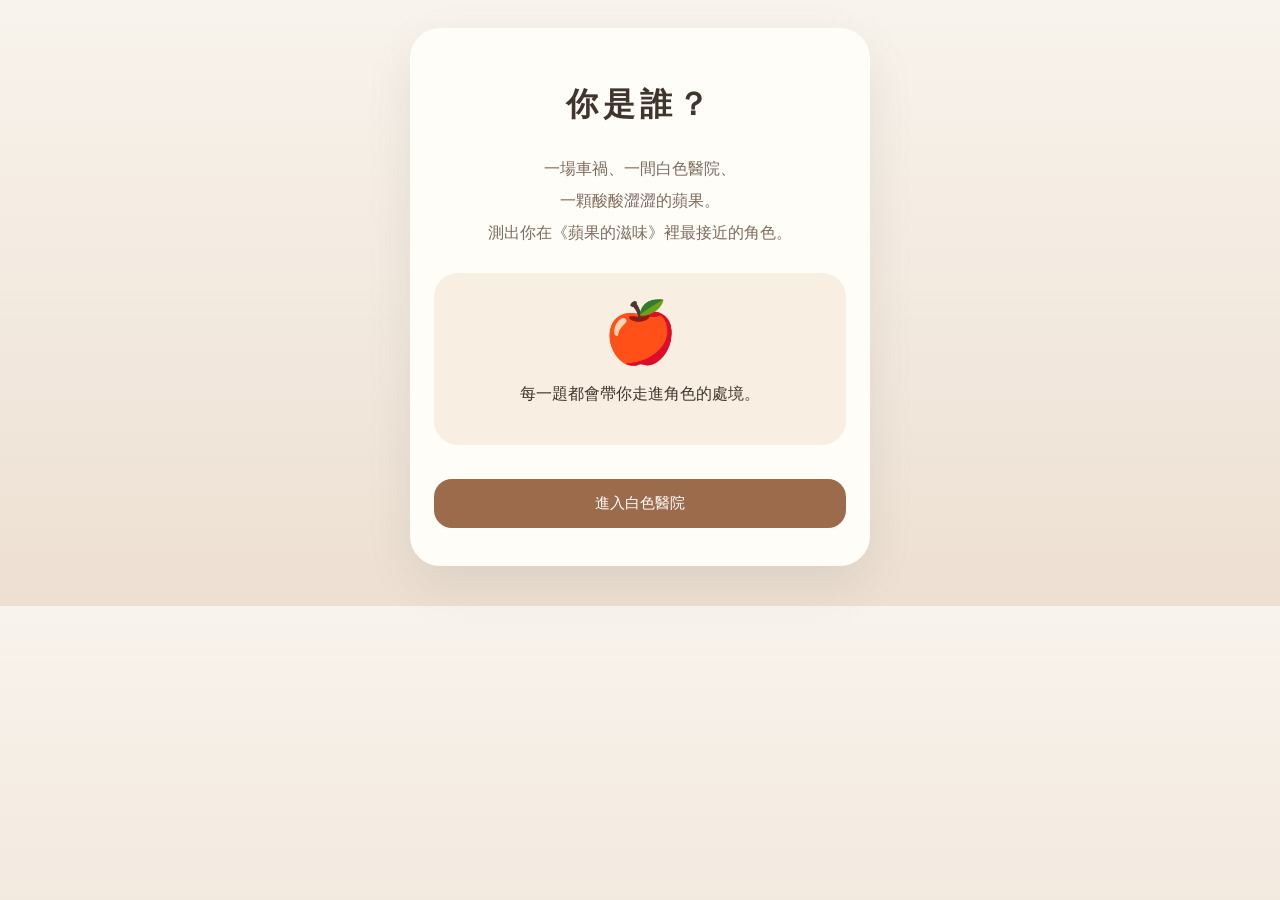
==== test/index.html @ f645c2cb "Add files via upload" ====
<!DOCTYPE html>
<html lang='zh-Hant'>
<head>
<meta charset='UTF-8'>
<meta name='viewport' content='width=device-width, initial-scale=1.0'>
<title>蘋果的滋味心理測驗</title>
<style>
body{margin:0;font-family:"Noto Serif TC",serif;background:linear-gradient(180deg,#f8f3ec,#ede0d2);color:#3f352d;}
.page{max-width:460px;margin:auto;padding:28px 18px 40px;}
.card{background:#fffdf8;border-radius:30px;padding:28px 24px;box-shadow:0 18px 50px rgba(0,0,0,.08);}
.title{text-align:center;font-size:32px;letter-spacing:.15em;}
.subtitle{text-align:center;line-height:2;color:#7e6b5b;}
.hero{background:#f8efe2;padding:24px;border-radius:24px;text-align:center;margin:24px 0;}
.apple{font-size:60px;}
button{width:100%;padding:15px;margin:10px 0;border:none;border-radius:18px;font-size:15px;font-family:inherit;cursor:pointer;}
.primary{background:#9b6b4c;color:white;}
.choice{background:white;border:1px solid #d9c9ba;text-align:left;line-height:1.8;padding-left:18px;}
.choice:hover{background:#f3e5d7;}
.hidden{display:none;}
.progressText{text-align:center;color:#7e6b5b;font-size:13px;letter-spacing:.14em;margin-bottom:10px;}
.progressBar{height:8px;background:#eadfd4;border-radius:99px;overflow:hidden;margin-bottom:22px;}
.progressFill{height:100%;width:0%;background:#9b6b4c;border-radius:99px;transition:.25s;}
.scene{background:#fff8ef;padding:14px;border-left:4px solid #9b6b4c;line-height:1.9;color:#7e6b5b;margin-bottom:18px;}
.question{font-size:21px;line-height:1.75;text-align:center;margin-bottom:18px;}
.roleImage{width:280px;height:280px;object-fit:contain;display:block;margin:8px auto 18px;}
.resultName{text-align:center;font-size:32px;}
.resultTag{text-align:center;color:#9b6b4c;font-size:17px;margin-bottom:18px;}
.resultBlock{background:#fbf6ef;padding:16px;border-radius:18px;margin:16px 0;line-height:2;}
.quote{text-align:center;font-size:18px;color:#b95b45;}
.small{text-align:center;color:#8b7a6b;font-size:12px;line-height:1.8;}
</style>
</head>
<body>
<div class='page'>
<div class='card'>

<section id='start'>
<h1 class='title'>你是誰？</h1>
<p class='subtitle'>
一場車禍、一間白色醫院、<br>
一顆酸酸澀澀的蘋果。<br>
測出你在《蘋果的滋味》裡最接近的角色。
</p>

<div class='hero'>
<div class='apple'>🍎</div>
<p>每一題都會帶你走進角色的處境。</p>
</div>

<button class='primary' onclick='startQuiz()'>進入白色醫院</button>
</section>

<section id='quiz' class='hidden'>
<div class='progressText' id='progressText'></div>
<div class='progressBar'><div class='progressFill' id='progressFill'></div></div>
<div class='scene' id='scene'></div>
<h2 class='question' id='question'></h2>
<div id='answers'></div>
</section>

<section id='result' class='hidden'>
<div class='progressText'>你的角色對照小卡</div>
<div class='progressBar'><div class='progressFill' style='width:100%'></div></div>

<img class='roleImage' id='roleImage'>
<h2 class='resultName' id='roleName'></h2>
<div class='resultTag' id='roleTag'></div>

<div class='resultBlock'><h3>角色介紹</h3><p id='roleIntro'></p></div>
<div class='resultBlock'><h3>你像他的地方</h3><p id='rolePersonality'></p></div>
<div class='resultBlock'><h3>代表句／文本意象</h3><p class='quote' id='roleQuote'></p></div>
<div class='resultBlock'><h3>象徵意義</h3><p id='roleSymbol'></p></div>

<button class='primary' onclick='restart()'>重新測驗</button>
<p class='small'>可截圖分享你的角色卡，讓更多人從角色進入台灣文學。</p>
</section>

</div>
</div>

<script>
const characterImages={
"江阿發":"jiang.png",
"阿桂":"agui.png",
"阿珠":"azhu.png",
"阿吉":"aji.png",
"格雷上校":"gray.png"
};

const questions=[
{
scene:"阿吉因為繳不出代辦費，在學校被罰站。貧窮不是抽象的，它會直接出現在教室裡。",
q:"如果你在眾人面前因為「沒錢」而被提醒，你最接近哪種反應？",
a:[
["低頭忍住，假裝自己不在意。","阿吉"],
["開始擔心家裡是不是又快撐不下去了。","阿桂"],
["想著自己是不是可以少花一點，替家裡分擔。","阿珠"],
["覺得丟臉也沒辦法，生活還是要繼續。","江阿發"],
["一時無法理解，為什麼這件事會造成這麼大的傷害。","格雷上校"]
]
},
{
scene:"江阿發原本只是騎腳踏車去工作，卻被格雷上校的轎車撞傷，整個家庭的命運被迫轉向。",
q:"當一場意外突然打亂生活，你第一時間會想的是？",
a:[
["家裡之後怎麼辦？收入會不會斷掉？","江阿發"],
["人會不會出事？以後要怎麼活？","阿桂"],
["我得先冷靜下來，幫忙照顧其他人。","阿珠"],
["事情太突然了，我只能跟著大家走。","阿吉"],
["我應該承擔責任，盡快補償與處理。","格雷上校"]
]
},
{
scene:"美國醫院乾淨、明亮、物資充足，和江家原本的生活形成強烈對比。",
q:"第一次進到一個明顯比自己生活高級很多的地方，你會？",
a:[
["覺得自己好像不屬於這裡，但也希望能留下。","阿桂"],
["忍不住一直看，覺得什麼都新奇。","阿吉"],
["提醒自己不要出錯，也不要讓家人難堪。","阿珠"],
["想著如果有錢，家裡是不是就不用那麼辛苦。","江阿發"],
["覺得這只是普通環境，不太懂別人的驚訝。","格雷上校"]
]
},
{
scene:"故事最諷刺的地方在於：受傷原本是災難，卻因為補償金，變成一家人眼中的「運氣」。",
q:"如果痛苦竟然換來一筆能改善生活的錢，你會怎麼想？",
a:[
["雖然難受，但這可能是家裡翻身的機會。","江阿發"],
["終於可以鬆一口氣，至少不用立刻崩潰。","阿桂"],
["心裡矛盾，不知道該高興還是難過。","阿珠"],
["只感覺好像突然有很多好東西可以期待。","阿吉"],
["補償是應該的，我會用制度或金錢解決問題。","格雷上校"]
]
},
{
scene:"阿珠一路照顧弟弟，也想像自己可能被賣去當養女，替家裡減輕壓力。",
q:"當家裡陷入困難，你最可能扮演什麼角色？",
a:[
["默默接住別人的情緒，先把大家安頓好。","阿珠"],
["努力撐住家計，不讓家倒下。","江阿發"],
["情緒會先崩出來，因為真的太害怕失去。","阿桂"],
["不太懂大人的壓力，但會感覺氣氛不對。","阿吉"],
["想用自己的資源替大家安排出路。","格雷上校"]
]
}
];

const results={
"江阿發":{
tag:"一家之主，靠勞力維生",
intro:"江阿發是家中的經濟支柱，原本只是騎腳踏車去工作，卻因車禍被送進美國醫院。故事中，他從害怕殘廢、擔心家庭生計，逐漸轉向把補償視為家庭翻身的可能。",
personality:"你和江阿發一樣，面對困境時會先想現實問題。你不是單純重利，而是知道生活壓力會逼人務實，甚至把不幸看成唯一的機會。",
quote:"「謝謝！謝謝！對不起，對不起，……」",
symbol:"江阿發象徵底層勞動者的辛苦與矛盾。他的「幸運」其實很酸澀，因為那份改善生活的機會，是用身體受傷換來的。"
},
"阿桂":{
tag:"情緒外露，守護家庭",
intro:"阿桂是江阿發的妻子。得知丈夫出車禍後，她一路哭喊，害怕丈夫殘廢後全家失去依靠。進入美國醫院後，她同時恐懼陌生環境，也被補償與物資吸引。",
personality:"你和阿桂一樣，對家庭安全感非常敏感。你的情緒不是脆弱，而是因為你很清楚：一旦主要支柱倒下，整個家庭都可能跟著崩塌。",
quote:"「若是殘廢了，一家大小要怎麼活？」",
symbol:"阿桂象徵底層女性在貧窮與權力面前的求生反應。她的哭泣不是單純悲傷，而是長期生活壓力下的本能防衛。"
},
"阿珠":{
tag:"早熟懂事，替家人著想",
intro:"阿珠是家中長女。父親出事後，她去學校接弟弟們，也想像自己可能被賣去當養女，好替家裡減輕負擔。她在故事中承擔了超過年齡的責任。",
personality:"你和阿珠一樣，常常下意識替別人想很多。你明明也會害怕，卻容易先把自己的感受收起來，選擇照顧家人和穩住場面。",
quote:"「她想到自己也許會被賣去當養女。」",
symbol:"阿珠象徵貧窮家庭中被迫早熟的孩子。她的懂事讓人心疼，因為那不是浪漫的犧牲，而是貧困造成的壓力轉移。"
},
"阿吉":{
tag:"天真敏感，容易滿足",
intro:"阿吉是江阿發的兒子。他因為繳不起代辦費在學校被罰站，後來進入美國醫院，對蘋果、汽水罐與豪華環境感到新奇又興奮。",
personality:"你和阿吉一樣，對世界保有好奇心。即使環境有壓力，你仍會被小小的新鮮事物吸引，從苦日子裡找到短暫的快樂。",
quote:"「一只蘋果可以買四斤米」",
symbol:"阿吉象徵兒童在貧窮中的真實感受。他既承受羞辱，也會被物質新奇吸引，呈現出孩子有限卻誠實的理解。"
},
"格雷上校":{
tag:"外來權力，帶著善意",
intro:"格雷上校是撞傷江阿發的美國人。他送江家人到醫院，提供補償與照顧。表面上他有責任感，但他的存在也代表美國權力與台灣底層家庭之間的不平等。",
personality:"你和格雷上校一樣，遇到問題會想處理，也願意提供資源。不過你也需要提醒自己：幫助別人時，不能只看見自己的善意，也要看見雙方位置的差距。",
quote:"「他願意承擔其日後生活賠償。」",
symbol:"格雷上校象徵外來權力與現代化資源。他不是單純的壞人，但他的善意建立在巨大的階級差距上，因此帶有複雜的諷刺。"
}
};

let index=0;
let scores={};

function startQuiz(){
scores={"江阿發":0,"阿桂":0,"阿珠":0,"阿吉":0,"格雷上校":0};
index=0;
document.getElementById("start").classList.add("hidden");
document.getElementById("result").classList.add("hidden");
document.getElementById("quiz").classList.remove("hidden");
showQuestion();
}

function showQuestion(){
const item=questions[index];
document.getElementById("progressText").innerText="Q"+(index+1)+" / "+questions.length;
document.getElementById("progressFill").style.width=((index+1)/questions.length*100)+"%";
document.getElementById("scene").innerText=item.scene;
document.getElementById("question").innerText=item.q;

const answers=document.getElementById("answers");
answers.innerHTML="";

item.a.forEach(function(ans,i){
const btn=document.createElement("button");
btn.className="choice";
btn.innerHTML=String.fromCharCode(65+i)+". "+ans[0];

btn.onclick=function(){
scores[ans[1]]++;
index++;

if(index<questions.length){
showQuestion();
}else{
showResult();
}
};

answers.appendChild(btn);
});
}

function showResult(){
document.getElementById("quiz").classList.add("hidden");
document.getElementById("result").classList.remove("hidden");

const top=Object.keys(scores).sort(function(a,b){return scores[b]-scores[a];})[0];
const r=results[top];

document.getElementById("roleImage").src=characterImages[top];
document.getElementById("roleName").innerText=top;
document.getElementById("roleTag").innerText=r.tag;
document.getElementById("roleIntro").innerText=r.intro;
document.getElementById("rolePersonality").innerText=r.personality;
document.getElementById("roleQuote").innerText=r.quote;
document.getElementById("roleSymbol").innerText=r.symbol;
}

function restart(){
document.getElementById("result").classList.add("hidden");
document.getElementById("start").classList.remove("hidden");
window.scrollTo(0,0);
}
</script>
</body>
</html>
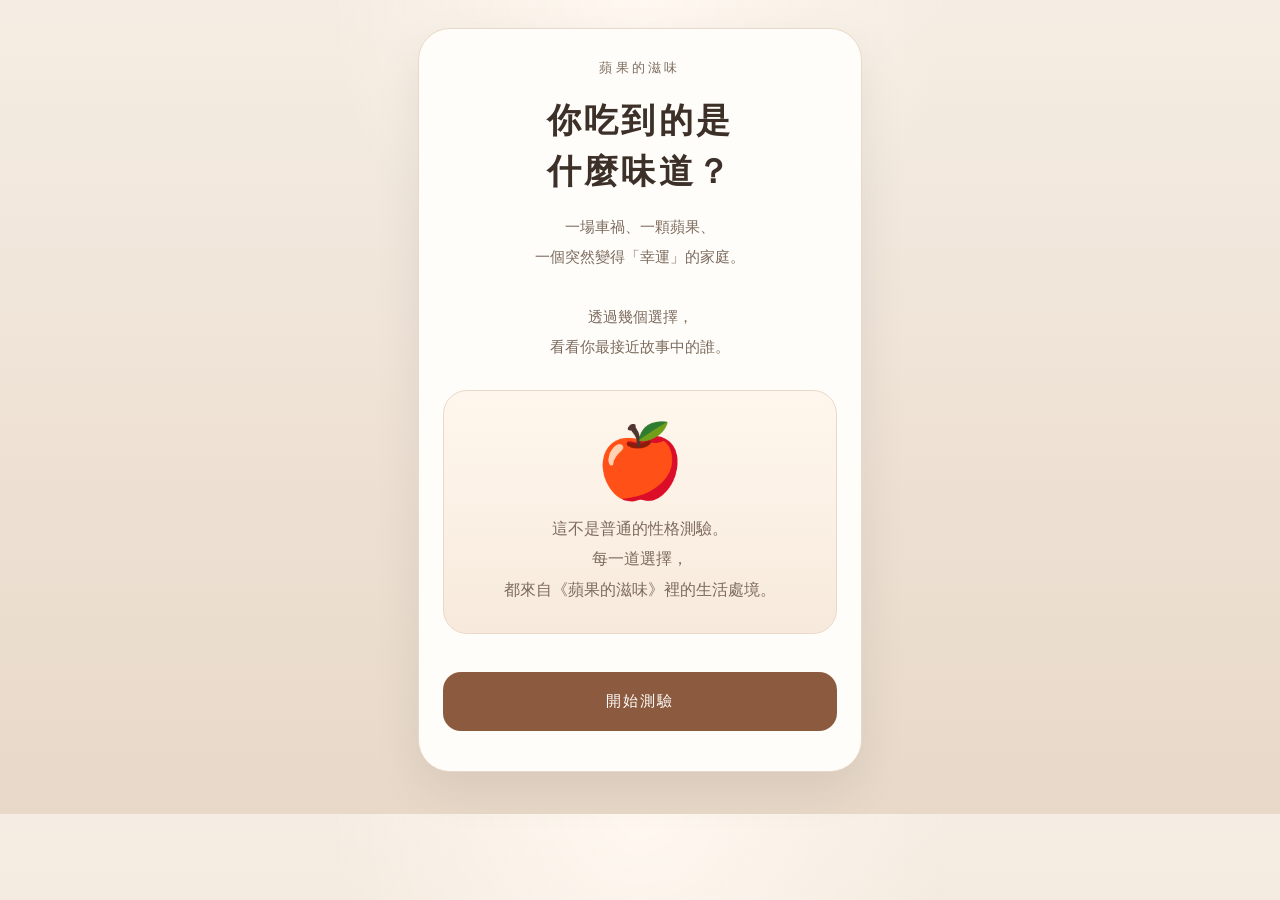
==== commit cce372a0: "Update index.html" ====
--- a/test/index.html
+++ b/test/index.html
@@ -1,251 +1,523 @@
 <!DOCTYPE html>
-<html lang='zh-Hant'>
+<html lang="zh-Hant">
 <head>
-<meta charset='UTF-8'>
-<meta name='viewport' content='width=device-width, initial-scale=1.0'>
-<title>蘋果的滋味心理測驗</title>
+<meta charset="UTF-8">
+<meta name="viewport" content="width=device-width, initial-scale=1.0">
+<title>蘋果的滋味｜角色心理測驗</title>
+
 <style>
-body{margin:0;font-family:"Noto Serif TC",serif;background:linear-gradient(180deg,#f8f3ec,#ede0d2);color:#3f352d;}
-.page{max-width:460px;margin:auto;padding:28px 18px 40px;}
-.card{background:#fffdf8;border-radius:30px;padding:28px 24px;box-shadow:0 18px 50px rgba(0,0,0,.08);}
-.title{text-align:center;font-size:32px;letter-spacing:.15em;}
-.subtitle{text-align:center;line-height:2;color:#7e6b5b;}
-.hero{background:#f8efe2;padding:24px;border-radius:24px;text-align:center;margin:24px 0;}
-.apple{font-size:60px;}
-button{width:100%;padding:15px;margin:10px 0;border:none;border-radius:18px;font-size:15px;font-family:inherit;cursor:pointer;}
-.primary{background:#9b6b4c;color:white;}
-.choice{background:white;border:1px solid #d9c9ba;text-align:left;line-height:1.8;padding-left:18px;}
-.choice:hover{background:#f3e5d7;}
-.hidden{display:none;}
-.progressText{text-align:center;color:#7e6b5b;font-size:13px;letter-spacing:.14em;margin-bottom:10px;}
-.progressBar{height:8px;background:#eadfd4;border-radius:99px;overflow:hidden;margin-bottom:22px;}
-.progressFill{height:100%;width:0%;background:#9b6b4c;border-radius:99px;transition:.25s;}
-.scene{background:#fff8ef;padding:14px;border-left:4px solid #9b6b4c;line-height:1.9;color:#7e6b5b;margin-bottom:18px;}
-.question{font-size:21px;line-height:1.75;text-align:center;margin-bottom:18px;}
-.roleImage{width:280px;height:280px;object-fit:contain;display:block;margin:8px auto 18px;}
-.resultName{text-align:center;font-size:32px;}
-.resultTag{text-align:center;color:#9b6b4c;font-size:17px;margin-bottom:18px;}
-.resultBlock{background:#fbf6ef;padding:16px;border-radius:18px;margin:16px 0;line-height:2;}
-.quote{text-align:center;font-size:18px;color:#b95b45;}
-.small{text-align:center;color:#8b7a6b;font-size:12px;line-height:1.8;}
+:root{
+  --brown:#8c5b3f;
+  --brown-dark:#6d432c;
+  --text:#3c3028;
+  --sub:#7d6b5e;
+  --line:#d9c7b8;
+  --quote:#b05643;
+  --paper:#fffdf9;
+  --paper2:#faf4ec;
+}
+
+*{
+  box-sizing:border-box;
+}
+
+body{
+  margin:0;
+  font-family:"Noto Serif TC","Songti TC","PMingLiU",serif;
+  background:
+    radial-gradient(circle at top,#fff8f0 0%,transparent 30%),
+    linear-gradient(180deg,#f5ede3,#e8d8c8);
+  color:var(--text);
+}
+
+.wrapper{
+  max-width:480px;
+  margin:auto;
+  padding:28px 18px 42px;
+}
+
+.card{
+  background:var(--paper);
+  border-radius:32px;
+  padding:30px 24px;
+  box-shadow:0 18px 48px rgba(0,0,0,.08);
+  border:1px solid #ead9ca;
+}
+
+.hidden{
+  display:none;
+}
+
+.kicker{
+  text-align:center;
+  font-size:13px;
+  letter-spacing:.25em;
+  color:var(--sub);
+}
+
+.title{
+  text-align:center;
+  font-size:34px;
+  line-height:1.5;
+  letter-spacing:.1em;
+  margin:18px 0 12px;
+}
+
+.subtitle{
+  text-align:center;
+  line-height:2;
+  font-size:15px;
+  color:var(--sub);
+}
+
+.hero{
+  margin:28px 0;
+  padding:28px 20px;
+  background:linear-gradient(180deg,#fff7ed,#f7eadc);
+  border-radius:24px;
+  text-align:center;
+  border:1px solid #ead9ca;
+}
+
+.apple{
+  font-size:72px;
+  margin-bottom:10px;
+}
+
+.hero p{
+  margin:0;
+  line-height:1.9;
+  color:var(--sub);
+}
+
+button{
+  width:100%;
+  border:none;
+  border-radius:18px;
+  padding:16px;
+  margin:10px 0;
+  cursor:pointer;
+  font-size:15px;
+  line-height:1.8;
+  font-family:inherit;
+}
+
+.primary{
+  background:var(--brown);
+  color:white;
+  letter-spacing:.12em;
+}
+
+.primary:hover{
+  background:var(--brown-dark);
+}
+
+.choice{
+  background:white;
+  border:1px solid var(--line);
+  color:var(--text);
+  text-align:left;
+}
+
+.choice:hover{
+  background:#f5e6d7;
+}
+
+.progressText{
+  text-align:center;
+  font-size:13px;
+  letter-spacing:.15em;
+  color:var(--sub);
+}
+
+.progressBar{
+  height:8px;
+  background:#e8ddd2;
+  border-radius:99px;
+  overflow:hidden;
+  margin:14px 0 24px;
+}
+
+.progressFill{
+  height:100%;
+  width:0%;
+  background:var(--brown);
+  transition:.25s;
+}
+
+.scene{
+  background:#fff7ee;
+  border-left:4px solid var(--brown);
+  padding:15px;
+  line-height:1.95;
+  color:var(--sub);
+  border-radius:12px;
+  margin-bottom:20px;
+  font-size:14px;
+}
+
+.question{
+  text-align:center;
+  font-size:22px;
+  line-height:1.7;
+  margin-bottom:18px;
+}
+
+.roleImage{
+  width:360px;
+  height:360px;
+  object-fit:contain;
+  display:block;
+  margin:0 auto 20px;
+}
+
+.resultName{
+  text-align:center;
+  font-size:36px;
+  letter-spacing:.12em;
+  margin-bottom:6px;
+}
+
+.resultTag{
+  text-align:center;
+  color:var(--brown);
+  margin-bottom:18px;
+  font-size:17px;
+}
+
+.resultBlock{
+  background:var(--paper2);
+  border-radius:20px;
+  padding:18px;
+  margin:16px 0;
+  line-height:2;
+}
+
+.resultBlock h3{
+  margin:0 0 10px;
+  font-size:17px;
+}
+
+.resultBlock p{
+  margin:0;
+}
+
+.quote{
+  text-align:center;
+  color:var(--quote);
+  font-size:20px;
+  line-height:1.9;
+}
+
+.aftertaste{
+  background:#fff7ee;
+  border:1px dashed #d9c7b8;
+  border-radius:18px;
+  padding:16px;
+  text-align:center;
+  line-height:2;
+  color:var(--sub);
+  margin-top:18px;
+}
+
+.small{
+  text-align:center;
+  font-size:12px;
+  color:#8a7768;
+  margin-top:14px;
+  line-height:1.8;
+}
+
+@media(max-width:420px){
+  .roleImage{
+    width:320px;
+    height:320px;
+  }
+}
 </style>
 </head>
+
 <body>
-<div class='page'>
-<div class='card'>
-
-<section id='start'>
-<h1 class='title'>你是誰？</h1>
-<p class='subtitle'>
-一場車禍、一間白色醫院、<br>
-一顆酸酸澀澀的蘋果。<br>
-測出你在《蘋果的滋味》裡最接近的角色。
+
+<div class="wrapper">
+<div class="card">
+
+<section id="start">
+
+<div class="kicker">蘋果的滋味</div>
+
+<h1 class="title">你吃到的是<br>什麼味道？</h1>
+
+<p class="subtitle">
+一場車禍、一顆蘋果、<br>
+一個突然變得「幸運」的家庭。<br><br>
+透過幾個選擇，<br>
+看看你最接近故事中的誰。
 </p>
 
-<div class='hero'>
-<div class='apple'>🍎</div>
-<p>每一題都會帶你走進角色的處境。</p>
-</div>
-
-<button class='primary' onclick='startQuiz()'>進入白色醫院</button>
+<div class="hero">
+<div class="apple">🍎</div>
+<p>
+這不是普通的性格測驗。<br>
+每一道選擇，<br>
+都來自《蘋果的滋味》裡的生活處境。
+</p>
+</div>
+
+<button class="primary" onclick="startQuiz()">開始測驗</button>
+
 </section>
 
-<section id='quiz' class='hidden'>
-<div class='progressText' id='progressText'></div>
-<div class='progressBar'><div class='progressFill' id='progressFill'></div></div>
-<div class='scene' id='scene'></div>
-<h2 class='question' id='question'></h2>
-<div id='answers'></div>
+<section id="quiz" class="hidden">
+
+<div class="progressText" id="progressText"></div>
+
+<div class="progressBar">
+<div class="progressFill" id="progressFill"></div>
+</div>
+
+<div class="scene" id="scene"></div>
+
+<div class="question" id="question"></div>
+
+<div id="answers"></div>
+
 </section>
 
-<section id='result' class='hidden'>
-<div class='progressText'>你的角色對照小卡</div>
-<div class='progressBar'><div class='progressFill' style='width:100%'></div></div>
-
-<img class='roleImage' id='roleImage'>
-<h2 class='resultName' id='roleName'></h2>
-<div class='resultTag' id='roleTag'></div>
-
-<div class='resultBlock'><h3>角色介紹</h3><p id='roleIntro'></p></div>
-<div class='resultBlock'><h3>你像他的地方</h3><p id='rolePersonality'></p></div>
-<div class='resultBlock'><h3>代表句／文本意象</h3><p class='quote' id='roleQuote'></p></div>
-<div class='resultBlock'><h3>象徵意義</h3><p id='roleSymbol'></p></div>
-
-<button class='primary' onclick='restart()'>重新測驗</button>
-<p class='small'>可截圖分享你的角色卡，讓更多人從角色進入台灣文學。</p>
+<section id="result" class="hidden">
+
+<img class="roleImage" id="roleImage" alt="角色頭像">
+
+<div class="resultName" id="roleName"></div>
+
+<div class="resultTag" id="roleTag"></div>
+
+<div class="resultBlock">
+<h3>角色介紹</h3>
+<p id="roleIntro"></p>
+</div>
+
+<div class="resultBlock">
+<h3>你像他的地方</h3>
+<p id="rolePersonality"></p>
+</div>
+
+<div class="resultBlock">
+<h3>代表句／文本意象</h3>
+<p class="quote" id="roleQuote"></p>
+</div>
+
+<div class="resultBlock">
+<h3>象徵意義</h3>
+<p id="roleSymbol"></p>
+</div>
+
+<div class="aftertaste" id="aftertaste"></div>
+
+<button class="primary" onclick="restartQuiz()">重新測驗</button>
+
+<p class="small">
+《蘋果的滋味》不是在描寫幸福，<br>
+而是在問：為什麼有些人必須受傷，才能碰到「運氣」？
+</p>
+
 </section>
 
 </div>
 </div>
 
 <script>
-const characterImages={
-"江阿發":"jiang.png",
-"阿桂":"agui.png",
-"阿珠":"azhu.png",
-"阿吉":"aji.png",
-"格雷上校":"gray.png"
+const characterImages = {
+  "江阿發":"jiang.png",
+  "阿桂":"agui.png",
+  "阿珠":"azhu.png",
+  "阿吉":"aji.png",
+  "格雷上校":"gray.png"
 };
 
-const questions=[
-{
-scene:"阿吉因為繳不出代辦費，在學校被罰站。貧窮不是抽象的，它會直接出現在教室裡。",
-q:"如果你在眾人面前因為「沒錢」而被提醒，你最接近哪種反應？",
-a:[
-["低頭忍住，假裝自己不在意。","阿吉"],
-["開始擔心家裡是不是又快撐不下去了。","阿桂"],
-["想著自己是不是可以少花一點，替家裡分擔。","阿珠"],
-["覺得丟臉也沒辦法，生活還是要繼續。","江阿發"],
-["一時無法理解，為什麼這件事會造成這麼大的傷害。","格雷上校"]
-]
-},
-{
-scene:"江阿發原本只是騎腳踏車去工作，卻被格雷上校的轎車撞傷，整個家庭的命運被迫轉向。",
-q:"當一場意外突然打亂生活，你第一時間會想的是？",
-a:[
-["家裡之後怎麼辦？收入會不會斷掉？","江阿發"],
-["人會不會出事？以後要怎麼活？","阿桂"],
-["我得先冷靜下來，幫忙照顧其他人。","阿珠"],
-["事情太突然了，我只能跟著大家走。","阿吉"],
-["我應該承擔責任，盡快補償與處理。","格雷上校"]
-]
-},
-{
-scene:"美國醫院乾淨、明亮、物資充足，和江家原本的生活形成強烈對比。",
-q:"第一次進到一個明顯比自己生活高級很多的地方，你會？",
-a:[
-["覺得自己好像不屬於這裡，但也希望能留下。","阿桂"],
-["忍不住一直看，覺得什麼都新奇。","阿吉"],
-["提醒自己不要出錯，也不要讓家人難堪。","阿珠"],
-["想著如果有錢，家裡是不是就不用那麼辛苦。","江阿發"],
-["覺得這只是普通環境，不太懂別人的驚訝。","格雷上校"]
-]
-},
-{
-scene:"故事最諷刺的地方在於：受傷原本是災難，卻因為補償金，變成一家人眼中的「運氣」。",
-q:"如果痛苦竟然換來一筆能改善生活的錢，你會怎麼想？",
-a:[
-["雖然難受，但這可能是家裡翻身的機會。","江阿發"],
-["終於可以鬆一口氣，至少不用立刻崩潰。","阿桂"],
-["心裡矛盾，不知道該高興還是難過。","阿珠"],
-["只感覺好像突然有很多好東西可以期待。","阿吉"],
-["補償是應該的，我會用制度或金錢解決問題。","格雷上校"]
-]
-},
-{
-scene:"阿珠一路照顧弟弟，也想像自己可能被賣去當養女，替家裡減輕壓力。",
-q:"當家裡陷入困難，你最可能扮演什麼角色？",
-a:[
-["默默接住別人的情緒，先把大家安頓好。","阿珠"],
-["努力撐住家計，不讓家倒下。","江阿發"],
-["情緒會先崩出來，因為真的太害怕失去。","阿桂"],
-["不太懂大人的壓力，但會感覺氣氛不對。","阿吉"],
-["想用自己的資源替大家安排出路。","格雷上校"]
-]
-}
+const questions = [
+  {
+    scene:"家中最近經濟困難，連學校代辦費都暫時繳不出來。老師當著全班提醒你，其他同學也看了過來。",
+    question:"那一刻，你最可能有什麼反應？",
+    answers:[
+      ["覺得很丟臉，只想趕快低頭撐過去。","阿吉"],
+      ["開始擔心家裡是不是又快撐不下去了。","阿桂"],
+      ["想著自己能不能少花一點，或幫家裡分擔。","阿珠"],
+      ["覺得難堪也沒辦法，生活還是得繼續。","江阿發"]
+    ]
+  },
+  {
+    scene:"你第一次走進一間乾淨明亮、設備齊全的醫院，裡面有蘋果、汽水和各種平常很少接觸到的東西。",
+    question:"在那個瞬間，你最接近哪種感覺？",
+    answers:[
+      ["原來世界上真的有這麼新奇的東西。","阿吉"],
+      ["好像連站在這裡都有點不自在。","阿桂"],
+      ["第一次覺得有錢真的能改變生活。","江阿發"],
+      ["這些東西對自己來說，其實再普通不過。","格雷上校"]
+    ]
+  },
+  {
+    scene:"一場原本很可怕的車禍，最後卻換來一筆能改善生活的補償。",
+    question:"那個瞬間，你心裡最接近哪一句話？",
+    answers:[
+      ["至少家裡暫時能撐下去了。","阿桂"],
+      ["為什麼一定要受傷，才能過比較好的生活？","阿珠"],
+      ["也許這真的算是一種「運氣」。","江阿發"],
+      ["如果有能力，就應該把事情補償回來。","格雷上校"]
+    ]
+  },
+  {
+    scene:"家裡氣氛變得很沉重，每個人都在擔心以後的日子。",
+    question:"你通常會先變成哪種人？",
+    answers:[
+      ["先確認大家是不是都還好。","阿珠"],
+      ["開始盤算接下來該怎麼撐下去。","江阿發"],
+      ["假裝沒事，但其實心裡很害怕。","阿吉"],
+      ["試著用自己的能力幫忙解決問題。","格雷上校"]
+    ]
+  },
+  {
+    scene:"故事裡的蘋果，其實不只是水果。對江家來說，它像是突然掉進生活裡的另一個世界。",
+    question:"如果是你，你覺得那顆蘋果最後吃起來像什麼？",
+    answers:[
+      ["第一次知道原來世界上有這麼甜的東西。","阿吉"],
+      ["明明是甜的，心裡卻還是慌的。","阿桂"],
+      ["好像還沒吃完，人就突然長大了。","阿珠"],
+      ["原來有些好日子，是受傷後才換來的。","江阿發"]
+    ]
+  }
 ];
 
-const results={
-"江阿發":{
-tag:"一家之主，靠勞力維生",
-intro:"江阿發是家中的經濟支柱，原本只是騎腳踏車去工作，卻因車禍被送進美國醫院。故事中，他從害怕殘廢、擔心家庭生計，逐漸轉向把補償視為家庭翻身的可能。",
-personality:"你和江阿發一樣，面對困境時會先想現實問題。你不是單純重利，而是知道生活壓力會逼人務實，甚至把不幸看成唯一的機會。",
-quote:"「謝謝！謝謝！對不起，對不起，……」",
-symbol:"江阿發象徵底層勞動者的辛苦與矛盾。他的「幸運」其實很酸澀，因為那份改善生活的機會，是用身體受傷換來的。"
-},
-"阿桂":{
-tag:"情緒外露，守護家庭",
-intro:"阿桂是江阿發的妻子。得知丈夫出車禍後，她一路哭喊，害怕丈夫殘廢後全家失去依靠。進入美國醫院後，她同時恐懼陌生環境，也被補償與物資吸引。",
-personality:"你和阿桂一樣，對家庭安全感非常敏感。你的情緒不是脆弱，而是因為你很清楚：一旦主要支柱倒下，整個家庭都可能跟著崩塌。",
-quote:"「若是殘廢了，一家大小要怎麼活？」",
-symbol:"阿桂象徵底層女性在貧窮與權力面前的求生反應。她的哭泣不是單純悲傷，而是長期生活壓力下的本能防衛。"
-},
-"阿珠":{
-tag:"早熟懂事，替家人著想",
-intro:"阿珠是家中長女。父親出事後，她去學校接弟弟們，也想像自己可能被賣去當養女，好替家裡減輕負擔。她在故事中承擔了超過年齡的責任。",
-personality:"你和阿珠一樣，常常下意識替別人想很多。你明明也會害怕，卻容易先把自己的感受收起來，選擇照顧家人和穩住場面。",
-quote:"「她想到自己也許會被賣去當養女。」",
-symbol:"阿珠象徵貧窮家庭中被迫早熟的孩子。她的懂事讓人心疼，因為那不是浪漫的犧牲，而是貧困造成的壓力轉移。"
-},
-"阿吉":{
-tag:"天真敏感，容易滿足",
-intro:"阿吉是江阿發的兒子。他因為繳不起代辦費在學校被罰站，後來進入美國醫院，對蘋果、汽水罐與豪華環境感到新奇又興奮。",
-personality:"你和阿吉一樣，對世界保有好奇心。即使環境有壓力，你仍會被小小的新鮮事物吸引，從苦日子裡找到短暫的快樂。",
-quote:"「一只蘋果可以買四斤米」",
-symbol:"阿吉象徵兒童在貧窮中的真實感受。他既承受羞辱，也會被物質新奇吸引，呈現出孩子有限卻誠實的理解。"
-},
-"格雷上校":{
-tag:"外來權力，帶著善意",
-intro:"格雷上校是撞傷江阿發的美國人。他送江家人到醫院，提供補償與照顧。表面上他有責任感，但他的存在也代表美國權力與台灣底層家庭之間的不平等。",
-personality:"你和格雷上校一樣，遇到問題會想處理，也願意提供資源。不過你也需要提醒自己：幫助別人時，不能只看見自己的善意，也要看見雙方位置的差距。",
-quote:"「他願意承擔其日後生活賠償。」",
-symbol:"格雷上校象徵外來權力與現代化資源。他不是單純的壞人，但他的善意建立在巨大的階級差距上，因此帶有複雜的諷刺。"
-}
+const results = {
+  "江阿發":{
+    tag:"一家之主，靠勞力維生",
+    intro:"江阿發是家中的經濟支柱。原本只是騎腳踏車去工作，卻因車禍被送進美國醫院。故事中，他從害怕殘廢、擔心家庭生計，逐漸轉向把補償視為家庭翻身的可能。",
+    personality:"你和江阿發一樣，面對困境時會先考慮現實問題。你不是單純貪財，而是知道生活壓力會逼人務實，甚至把不幸看成唯一的機會。",
+    quote:"「運氣，碰到運氣了。」",
+    symbol:"江阿發象徵底層勞動者的辛苦與矛盾。他的「幸運」其實很酸澀，因為那份改善生活的機會，是用身體受傷換來的。",
+    taste:"你吃到的蘋果，帶著現實生活裡酸澀卻不得不吞下去的味道。"
+  },
+  "阿桂":{
+    tag:"情緒外露，守護家庭",
+    intro:"阿桂是江阿發的妻子。得知丈夫出車禍後，她一路哭喊，害怕丈夫殘廢後全家失去依靠。進入美國醫院後，她同時恐懼陌生環境，也被補償與物資吸引。",
+    personality:"你和阿桂一樣，對家庭安全感非常敏感。你的情緒不是脆弱，而是因為你很清楚：一旦主要支柱倒下，整個家庭都可能跟著崩塌。",
+    quote:"「一家大小都要靠他呀！」",
+    symbol:"阿桂象徵底層女性在貧窮與權力面前的求生反應。她的哭泣不是單純悲傷，而是長期生活壓力下的本能防衛。",
+    taste:"你吃到的蘋果，有一點甜，但更多的是對失去的害怕。"
+  },
+  "阿珠":{
+    tag:"早熟懂事，替家人著想",
+    intro:"阿珠是家中長女。父親出事後，她去學校接弟弟們，也想像自己可能被賣去當養女，好替家裡減輕負擔。她在故事中承擔了超過年齡的責任。",
+    personality:"你和阿珠一樣，常常下意識替別人想很多。你明明也會害怕，卻容易先把自己的感受收起來，選擇照顧家人和穩住場面。",
+    quote:"「她忽然覺得自己已經不是小孩子了。」",
+    symbol:"阿珠象徵貧窮家庭中被迫早熟的孩子。她的懂事讓人心疼，因為那不是浪漫的犧牲，而是貧困造成的壓力轉移。",
+    taste:"你吃到的蘋果，看起來成熟，其實藏著太早長大的酸味。"
+  },
+  "阿吉":{
+    tag:"天真敏感，容易滿足",
+    intro:"阿吉是江阿發的兒子。他因為繳不起代辦費在學校被罰站，後來進入美國醫院，對蘋果、汽水罐與豪華環境感到新奇又興奮。",
+    personality:"你和阿吉一樣，對世界保有好奇心。即使環境有壓力，你仍會被小小的新鮮事物吸引，從苦日子裡找到短暫的快樂。",
+    quote:"「一只蘋果可以買四斤米。」",
+    symbol:"阿吉象徵兒童在貧窮中的真實感受。他既承受羞辱，也會被物質新奇吸引，呈現出孩子有限卻誠實的理解。",
+    taste:"你吃到的蘋果，是短暫卻真實的甜味。"
+  },
+  "格雷上校":{
+    tag:"外來權力，帶著善意",
+    intro:"格雷上校是撞傷江阿發的美國人。他送江家人到醫院，提供補償與照顧。表面上他有責任感，但他的存在也代表美國權力與台灣底層家庭之間的不平等。",
+    personality:"你和格雷上校一樣，願意幫助別人，也習慣從資源與制度的角度思考問題。但有時候，真正的距離不是善意，而是彼此不同的位置。",
+    quote:"「美國人把他們帶進那間白色醫院。」",
+    symbol:"格雷上校象徵外來權力與現代化資源。他不是單純的壞人，但他的善意建立在巨大的階級差距上，因此帶有複雜的諷刺。",
+    taste:"你吃到的蘋果，是一種站在不同位置才看得到的甜味。"
+  }
 };
 
-let index=0;
-let scores={};
+let scores = {};
+let current = 0;
+
+function shuffle(array){
+  for(let i=array.length-1;i>0;i--){
+    const j=Math.floor(Math.random()*(i+1));
+    [array[i],array[j]]=[array[j],array[i]];
+  }
+  return array;
+}
 
 function startQuiz(){
-scores={"江阿發":0,"阿桂":0,"阿珠":0,"阿吉":0,"格雷上校":0};
-index=0;
-document.getElementById("start").classList.add("hidden");
-document.getElementById("result").classList.add("hidden");
-document.getElementById("quiz").classList.remove("hidden");
-showQuestion();
+  scores = {
+    "江阿發":0,
+    "阿桂":0,
+    "阿珠":0,
+    "阿吉":0,
+    "格雷上校":0
+  };
+
+  current = 0;
+
+  document.getElementById("start").classList.add("hidden");
+  document.getElementById("result").classList.add("hidden");
+  document.getElementById("quiz").classList.remove("hidden");
+
+  showQuestion();
 }
 
 function showQuestion(){
-const item=questions[index];
-document.getElementById("progressText").innerText="Q"+(index+1)+" / "+questions.length;
-document.getElementById("progressFill").style.width=((index+1)/questions.length*100)+"%";
-document.getElementById("scene").innerText=item.scene;
-document.getElementById("question").innerText=item.q;
-
-const answers=document.getElementById("answers");
-answers.innerHTML="";
-
-item.a.forEach(function(ans,i){
-const btn=document.createElement("button");
-btn.className="choice";
-btn.innerHTML=String.fromCharCode(65+i)+". "+ans[0];
-
-btn.onclick=function(){
-scores[ans[1]]++;
-index++;
-
-if(index<questions.length){
-showQuestion();
-}else{
-showResult();
-}
-};
-
-answers.appendChild(btn);
-});
+  const q = questions[current];
+
+  document.getElementById("progressText").innerText = "Q " + (current+1) + " / " + questions.length;
+  document.getElementById("progressFill").style.width = ((current+1)/questions.length*100) + "%";
+
+  document.getElementById("scene").innerText = q.scene;
+  document.getElementById("question").innerText = q.question;
+
+  const answerBox = document.getElementById("answers");
+  answerBox.innerHTML = "";
+
+  const shuffled = shuffle([...q.answers]);
+
+  shuffled.forEach(ans => {
+    const btn = document.createElement("button");
+    btn.className = "choice";
+    btn.innerText = ans[0];
+
+    btn.onclick = () => {
+      scores[ans[1]]++;
+      current++;
+
+      if(current < questions.length){
+        showQuestion();
+      }else{
+        showResult();
+      }
+    };
+
+    answerBox.appendChild(btn);
+  });
 }
 
 function showResult(){
-document.getElementById("quiz").classList.add("hidden");
-document.getElementById("result").classList.remove("hidden");
-
-const top=Object.keys(scores).sort(function(a,b){return scores[b]-scores[a];})[0];
-const r=results[top];
-
-document.getElementById("roleImage").src=characterImages[top];
-document.getElementById("roleName").innerText=top;
-document.getElementById("roleTag").innerText=r.tag;
-document.getElementById("roleIntro").innerText=r.intro;
-document.getElementById("rolePersonality").innerText=r.personality;
-document.getElementById("roleQuote").innerText=r.quote;
-document.getElementById("roleSymbol").innerText=r.symbol;
-}
-
-function restart(){
-document.getElementById("result").classList.add("hidden");
-document.getElementById("start").classList.remove("hidden");
-window.scrollTo(0,0);
+  document.getElementById("quiz").classList.add("hidden");
+  document.getElementById("result").classList.remove("hidden");
+
+  const top = Object.keys(scores).sort((a,b)=>scores[b]-scores[a])[0];
+
+  const r = results[top];
+
+  document.getElementById("roleImage").src = characterImages[top];
+  document.getElementById("roleName").innerText = top;
+  document.getElementById("roleTag").innerText = r.tag;
+  document.getElementById("roleIntro").innerText = r.intro;
+  document.getElementById("rolePersonality").innerText = r.personality;
+  document.getElementById("roleQuote").innerText = r.quote;
+  document.getElementById("roleSymbol").innerText = r.symbol;
+  document.getElementById("aftertaste").innerText = r.taste;
+}
+
+function restartQuiz(){
+  document.getElementById("result").classList.add("hidden");
+  document.getElementById("start").classList.remove("hidden");
+  window.scrollTo(0,0);
 }
 </script>
+
 </body>
-</html>+</html>
